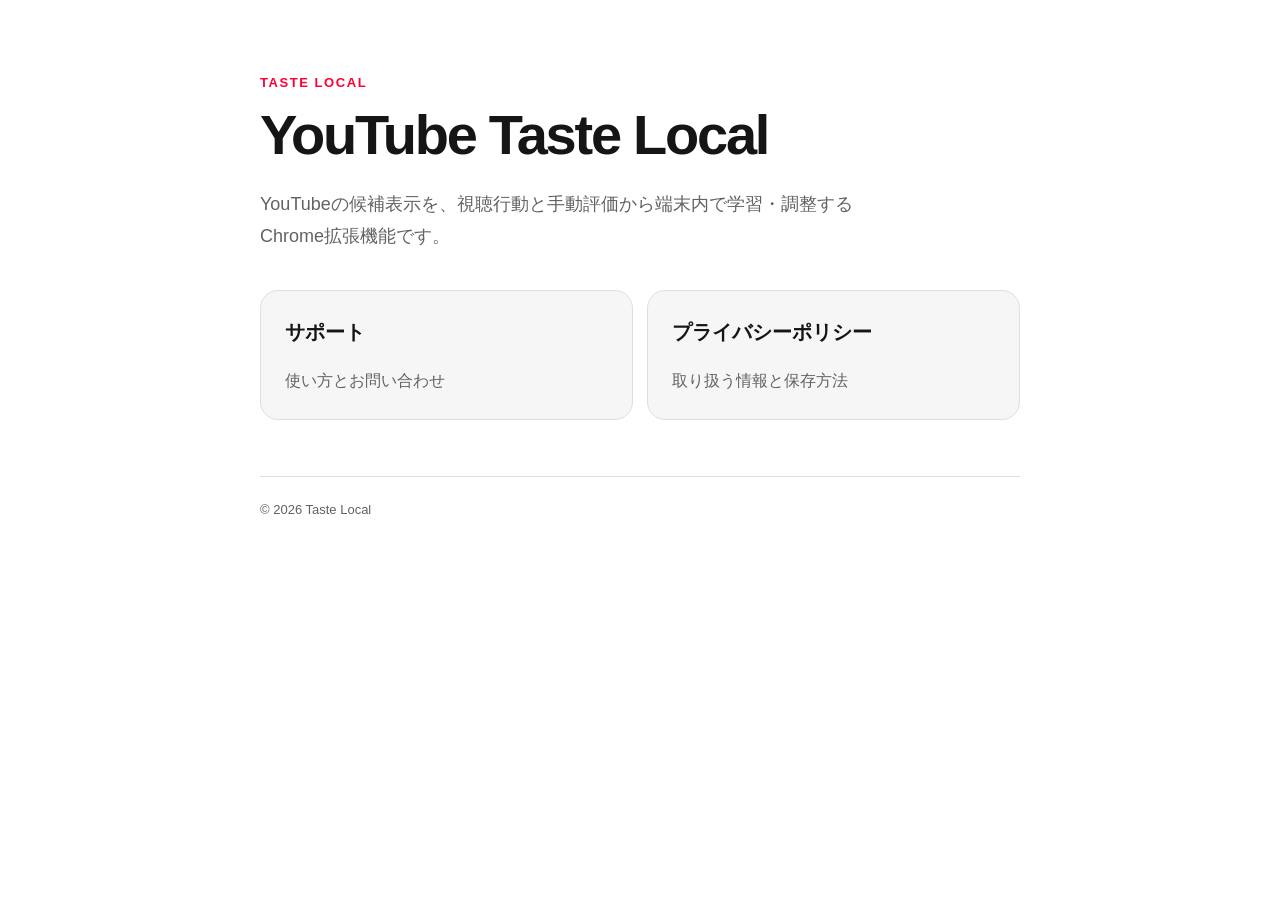
==== index.html @ fd9e0482 "Add support and privacy pages" ====
﻿<!doctype html>
<html lang="ja">
<head>
  <meta charset="utf-8">
  <meta name="viewport" content="width=device-width, initial-scale=1">
  <title>YouTube Taste Local</title>
  <link rel="stylesheet" href="./style.css">
</head>
<body>
  <main class="container">
    <p class="eyebrow">Taste Local</p>
    <h1>YouTube Taste Local</h1>
    <p class="lead">YouTubeの候補表示を、視聴行動と手動評価から端末内で学習・調整するChrome拡張機能です。</p>
    <nav class="cards" aria-label="公開情報">
      <a class="card" href="./support.html">
        <strong>サポート</strong>
        <span>使い方とお問い合わせ</span>
      </a>
      <a class="card" href="./privacy.html">
        <strong>プライバシーポリシー</strong>
        <span>取り扱う情報と保存方法</span>
      </a>
    </nav>
    <footer>© 2026 Taste Local</footer>
  </main>
</body>
</html>
---- style.css ----
:root {
  color-scheme: light;
  --ink: #151515;
  --muted: #626262;
  --line: #dedede;
  --surface: #f6f6f6;
  --accent: #ff0033;
}

* { box-sizing: border-box; }

body {
  margin: 0;
  background: #fff;
  color: var(--ink);
  font-family: -apple-system, BlinkMacSystemFont, "Segoe UI", "Noto Sans JP", sans-serif;
  line-height: 1.75;
}

.container {
  width: min(760px, calc(100% - 40px));
  margin: 0 auto;
  padding: 72px 0 40px;
}

.eyebrow {
  margin: 0 0 8px;
  color: var(--accent);
  font-size: 13px;
  font-weight: 800;
  letter-spacing: .12em;
  text-transform: uppercase;
}

h1 {
  margin: 0;
  font-size: clamp(34px, 7vw, 56px);
  line-height: 1.15;
  letter-spacing: -.04em;
}

h2 {
  margin: 0 0 10px;
  font-size: 22px;
  line-height: 1.4;
}

.lead {
  max-width: 650px;
  margin: 22px 0 38px;
  color: var(--muted);
  font-size: 18px;
}

.cards {
  display: grid;
  grid-template-columns: repeat(2, minmax(0, 1fr));
  gap: 14px;
}

.card {
  display: flex;
  min-height: 130px;
  padding: 24px;
  flex-direction: column;
  justify-content: space-between;
  border: 1px solid var(--line);
  border-radius: 18px;
  background: var(--surface);
  color: inherit;
  text-decoration: none;
}

.card strong { font-size: 20px; }
.card span { color: var(--muted); }
.card:hover { border-color: #aaa; }

.back {
  display: inline-block;
  margin-bottom: 42px;
  color: var(--muted);
  text-decoration: none;
}

.document h1 { font-size: clamp(34px, 6vw, 48px); }
.updated { margin: 12px 0 40px; color: var(--muted); }

section {
  padding: 28px 0;
  border-top: 1px solid var(--line);
}

section p:last-child,
section ul:last-child { margin-bottom: 0; }

code {
  padding: 2px 6px;
  border-radius: 5px;
  background: var(--surface);
  font-size: .92em;
}

a { color: #075bc7; }

.button {
  display: inline-block;
  padding: 10px 16px;
  border-radius: 9px;
  background: var(--ink);
  color: #fff;
  text-decoration: none;
}

footer {
  margin-top: 56px;
  padding-top: 22px;
  border-top: 1px solid var(--line);
  color: var(--muted);
  font-size: 13px;
}

@media (max-width: 600px) {
  .container { padding-top: 44px; }
  .cards { grid-template-columns: 1fr; }
}
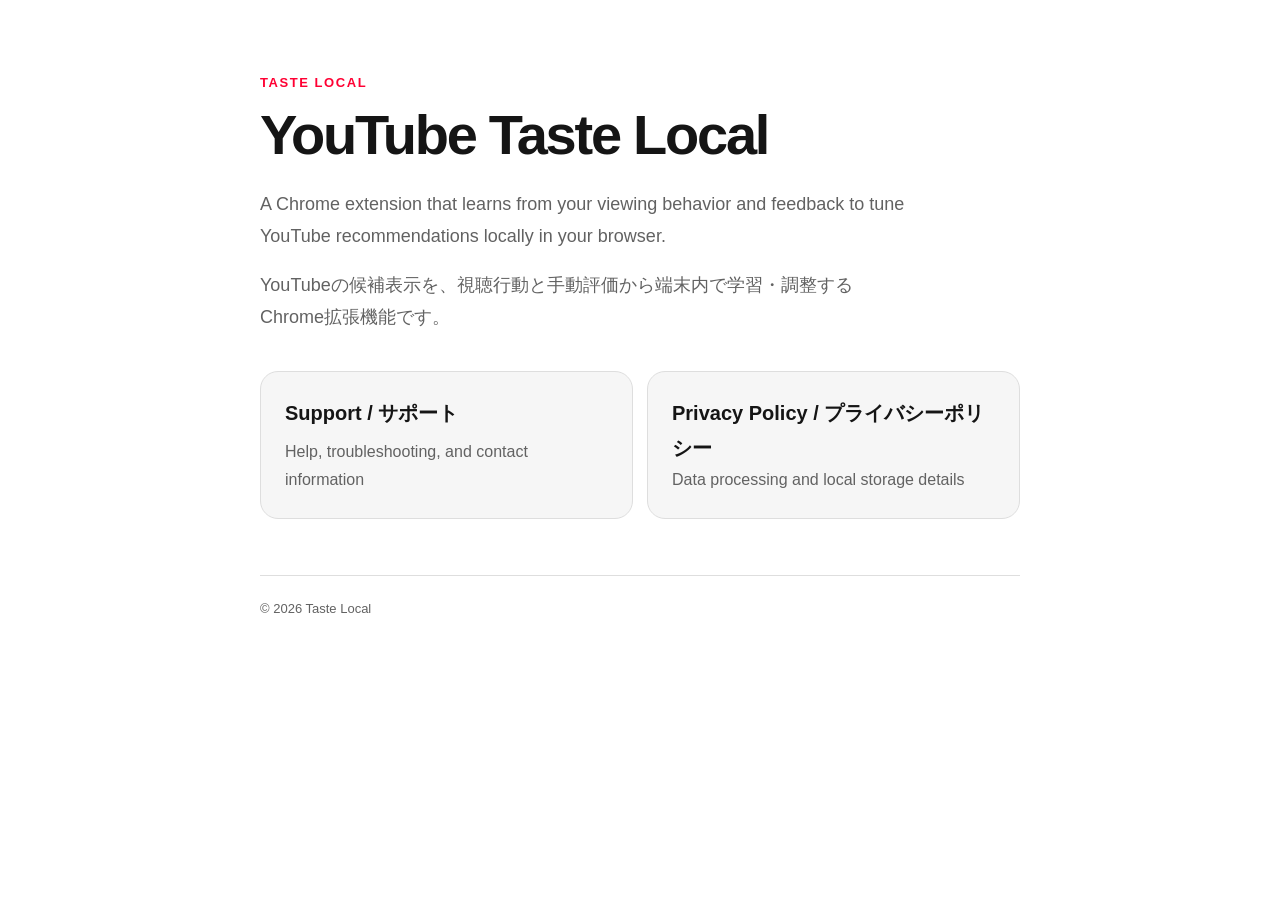
==== commit 8e59c21d: "Add English support and privacy pages" ====
--- a/index.html
+++ b/index.html
@@ -1,5 +1,5 @@
 ﻿<!doctype html>
-<html lang="ja">
+<html lang="en">
 <head>
   <meta charset="utf-8">
   <meta name="viewport" content="width=device-width, initial-scale=1">
@@ -10,15 +10,16 @@
   <main class="container">
     <p class="eyebrow">Taste Local</p>
     <h1>YouTube Taste Local</h1>
-    <p class="lead">YouTubeの候補表示を、視聴行動と手動評価から端末内で学習・調整するChrome拡張機能です。</p>
-    <nav class="cards" aria-label="公開情報">
+    <p class="lead">A Chrome extension that learns from your viewing behavior and feedback to tune YouTube recommendations locally in your browser.</p>
+    <p class="lead ja">YouTubeの候補表示を、視聴行動と手動評価から端末内で学習・調整するChrome拡張機能です。</p>
+    <nav class="cards" aria-label="Public information">
       <a class="card" href="./support.html">
-        <strong>サポート</strong>
-        <span>使い方とお問い合わせ</span>
+        <strong>Support / サポート</strong>
+        <span>Help, troubleshooting, and contact information</span>
       </a>
       <a class="card" href="./privacy.html">
-        <strong>プライバシーポリシー</strong>
-        <span>取り扱う情報と保存方法</span>
+        <strong>Privacy Policy / プライバシーポリシー</strong>
+        <span>Data processing and local storage details</span>
       </a>
     </nav>
     <footer>© 2026 Taste Local</footer>
--- a/style.css
+++ b/style.css
@@ -85,6 +85,29 @@
 .document h1 { font-size: clamp(34px, 6vw, 48px); }
 .updated { margin: 12px 0 40px; color: var(--muted); }
 
+.ja { margin-top: -20px; }
+
+.language-nav {
+  display: flex;
+  justify-content: flex-end;
+  gap: 8px;
+  margin: 0 0 34px;
+}
+
+.language-nav a {
+  padding: 5px 11px;
+  border: 1px solid var(--line);
+  border-radius: 999px;
+  color: var(--ink);
+  text-decoration: none;
+}
+
+.language-section {
+  margin-top: 72px;
+  padding-top: 58px;
+  border-top: 3px solid var(--ink);
+}
+
 section {
   padding: 28px 0;
   border-top: 1px solid var(--line);
